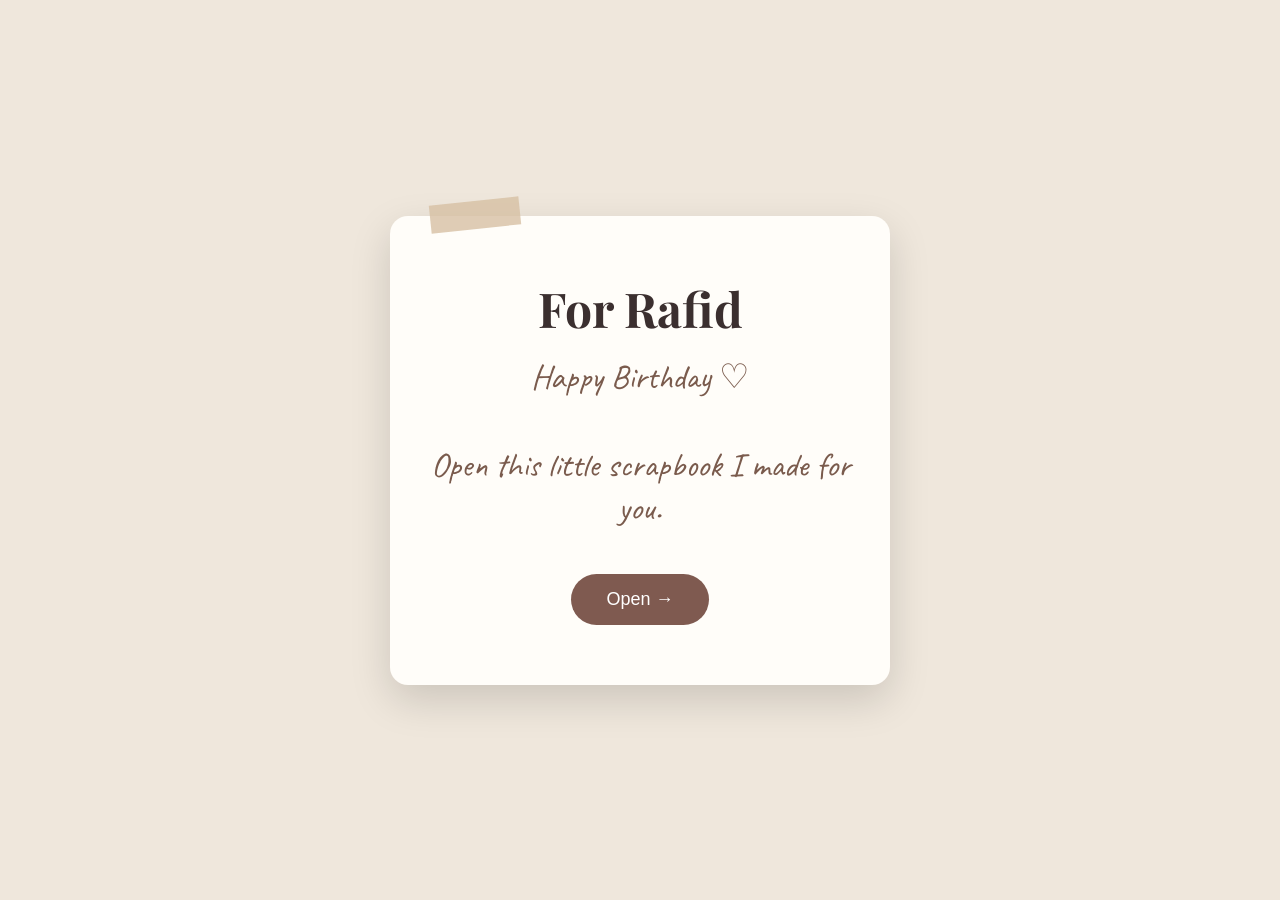
==== index.html @ 2317df51 "Update index.html" ====
<!DOCTYPE html>
<html lang="en">
<head>
  <meta charset="UTF-8">
  <meta name="viewport" content="width=device-width, initial-scale=1.0">
  <title>For Rafid ❤️</title>

  <link rel="preconnect" href="https://fonts.googleapis.com">
  <link rel="preconnect" href="https://fonts.gstatic.com" crossorigin>

  <link href="https://fonts.googleapis.com/css2?family=Caveat:wght@400;700&family=Poppins:wght@300;400;500&family=Playfair+Display:wght@600;700&display=swap" rel="stylesheet">

  <link rel="stylesheet" href="style.css">
</head>

<body>

<div class="cover">

<div class="tape tape-left"></div>
<div class="tape tape-right"></div>

<h1>For Rafid</h1>

<p class="subtitle">
    Happy Birthday ♡
</p>

<p class="small">
    Open this little scrapbook I made for you.
</p>

<button id="startBtn">
    Open →
</button>

</div>

<script src="script.js"></script>

</body>
</html>
---- style.css ----
*{
margin:0;
padding:0;
box-sizing:border-box;
}

body{
background:#efe7dc;
font-family:Poppins,sans-serif;
display:flex;
justify-content:center;
align-items:center;
height:100vh;
overflow:hidden;
}

.cover{
background:#fffdf9;
width:85%;
max-width:500px;
padding:60px 40px;
border-radius:18px;
box-shadow:0 15px 40px rgba(0,0,0,.15);
text-align:center;
position:relative;
}

.cover::before{
content:"";
position:absolute;
top:-15px;
left:40px;
width:90px;
height:28px;
background:#d8c1a4;
transform:rotate(-6deg);
opacity:.8;
}

h1{
font-family:"Playfair Display",serif;
font-size:48px;
margin-bottom:15px;
color:#3b2f2f;
}

p{
font-family:Caveat,cursive;
font-size:34px;
margin-bottom:45px;
color:#7a5b4d;
}

button{
padding:15px 35px;
border:none;
border-radius:50px;
background:#7f5a50;
color:white;
font-size:18px;
cursor:pointer;
transition:.3s;
}

button:hover{
transform:scale(1.05);
background:#69473f;
}
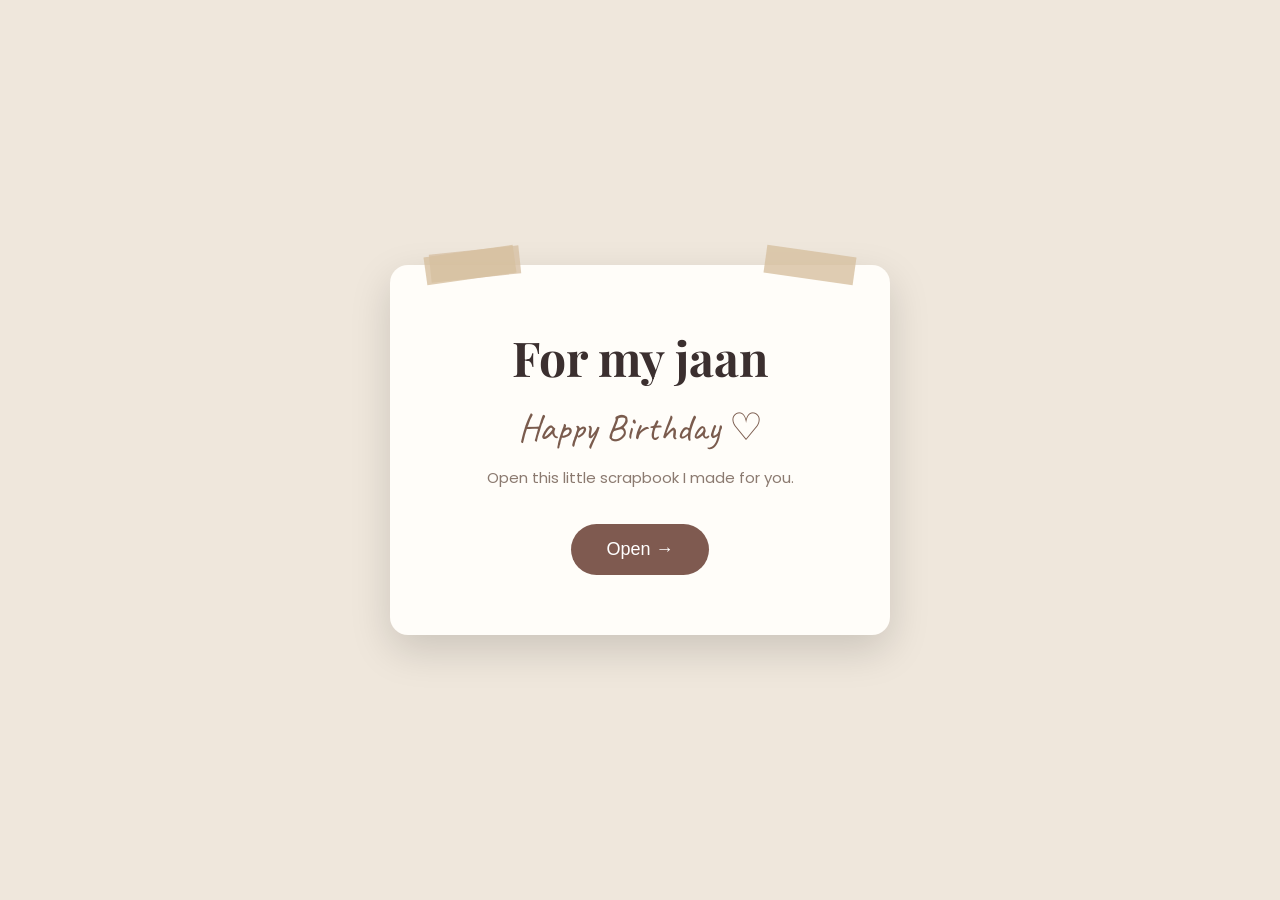
==== commit 8e74fc7d: "Update index.html" ====
--- a/index.html
+++ b/index.html
@@ -3,7 +3,7 @@
 <head>
   <meta charset="UTF-8">
   <meta name="viewport" content="width=device-width, initial-scale=1.0">
-  <title>For Rafid ❤️</title>
+  <title>For my jaan ❤️</title>
 
   <link rel="preconnect" href="https://fonts.googleapis.com">
   <link rel="preconnect" href="https://fonts.gstatic.com" crossorigin>
@@ -20,7 +20,7 @@
 <div class="tape tape-left"></div>
 <div class="tape tape-right"></div>
 
-<h1>For Rafid</h1>
+<h1>For my jaan</h1>
 
 <p class="subtitle">
     Happy Birthday ♡
--- a/style.css
+++ b/style.css
@@ -66,3 +66,67 @@
 transform:scale(1.05);
 background:#69473f;
 }
+.subtitle{
+font-size:38px;
+margin-bottom:15px;
+}
+
+.small{
+font-family:Poppins,sans-serif;
+font-size:15px;
+color:#8b7a70;
+margin-bottom:35px;
+}
+
+.tape{
+position:absolute;
+width:90px;
+height:28px;
+background:#d7c1a0;
+opacity:.8;
+}
+
+.tape-left{
+top:-14px;
+left:35px;
+transform:rotate(-8deg);
+}
+
+.tape-right{
+top:-14px;
+right:35px;
+transform:rotate(8deg);
+}
+.cover {
+  transition: all 0.5s ease;
+}
+
+.hide {
+  opacity: 0;
+  transform: translateY(25px);
+}
+.scrapbook {
+  display: grid;
+  grid-template-columns: repeat(2, 1fr);
+  gap: 15px;
+  margin-top: 20px;
+}
+
+.card {
+  background: #fff;
+  padding: 10px;
+  border-radius: 12px;
+  box-shadow: 0 8px 20px rgba(0,0,0,0.1);
+  transform: rotate(-1deg);
+}
+
+.card img {
+  width: 100%;
+  border-radius: 10px;
+}
+
+.card p {
+  font-size: 14px;
+  font-family: Poppins, sans-serif;
+  margin-top: 8px;
+}
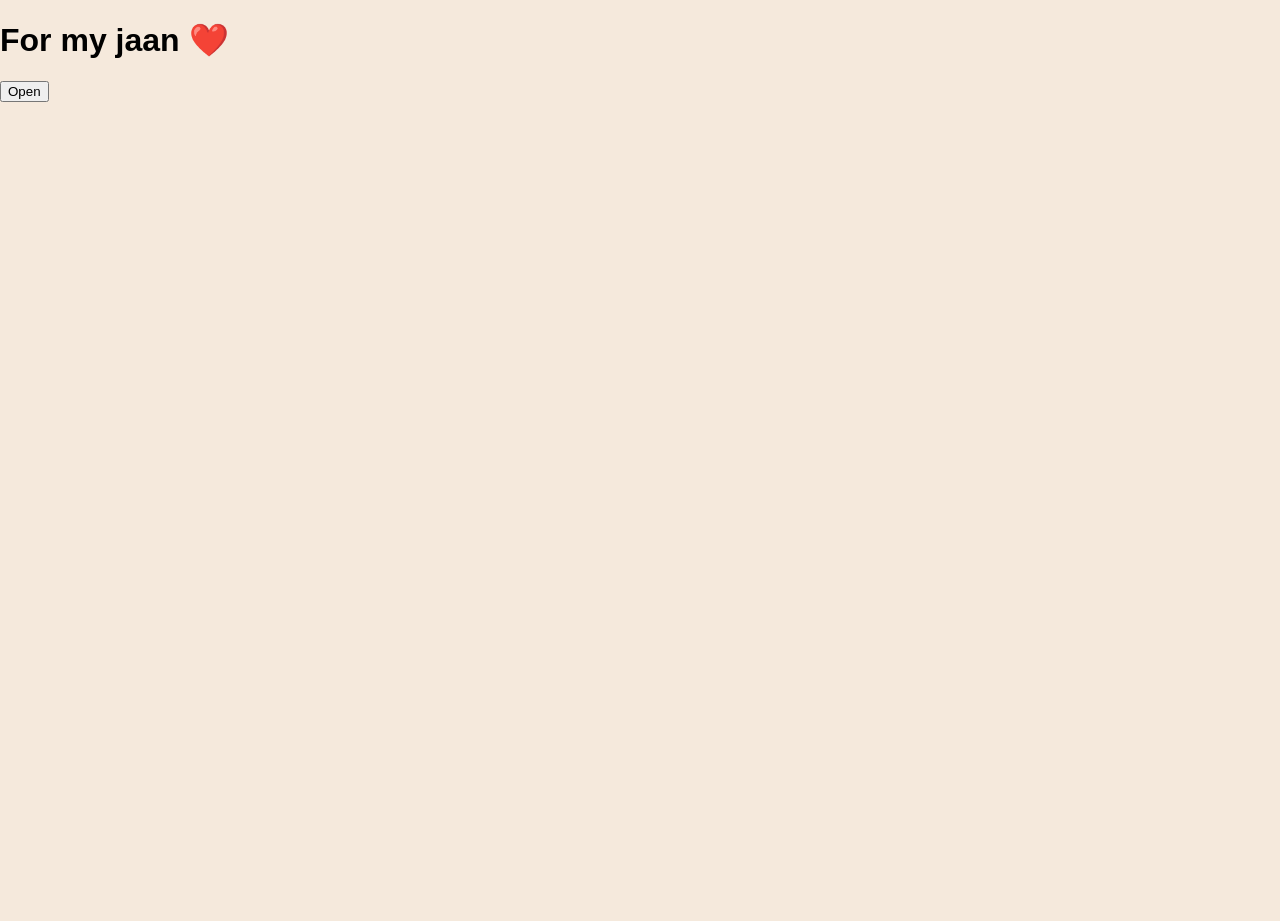
==== commit 1a9d038f: "Update index.html" ====
--- a/index.html
+++ b/index.html
@@ -1,42 +1,26 @@
 <!DOCTYPE html>
 <html lang="en">
 <head>
-  <meta charset="UTF-8">
-  <meta name="viewport" content="width=device-width, initial-scale=1.0">
+  <meta charset="UTF-8" />
+  <meta name="viewport" content="width=device-width, initial-scale=1.0"/>
   <title>For my jaan ❤️</title>
 
-  <link rel="preconnect" href="https://fonts.googleapis.com">
-  <link rel="preconnect" href="https://fonts.gstatic.com" crossorigin>
-
-  <link href="https://fonts.googleapis.com/css2?family=Caveat:wght@400;700&family=Poppins:wght@300;400;500&family=Playfair+Display:wght@600;700&display=swap" rel="stylesheet">
-
-  <link rel="stylesheet" href="style.css">
+  <link rel="stylesheet" href="style.css"/>
 </head>
 
 <body>
 
+<!-- COVER PAGE -->
 <div class="cover">
-
-<div class="tape tape-left"></div>
-<div class="tape tape-right"></div>
-
-<h1>For my jaan</h1>
-
-<p class="subtitle">
-    Happy Birthday ♡
-</p>
-
-<p class="small">
-    Open this little scrapbook I made for you.
-</p>
-
-<button id="startBtn">
-    Open →
-</button>
-
+  <div class="card tape">
+    <h1>For my jaan ❤️</h1>
+    <button id="openBtn">Open</button>
+  </div>
 </div>
 
-<script src="script.js"></script>
+  <!-- CONTENT AREA -->
+  <div class="page hidden"></div>
 
+  <script src="script.js"></script>
 </body>
 </html>
--- a/style.css
+++ b/style.css
@@ -1,132 +1,31 @@
-*{
-margin:0;
-padding:0;
-box-sizing:border-box;
+body {
+  margin: 0;
+  font-family: Arial, sans-serif;
+  background: #f5e9dc;
+  height: 100vh;
+  overflow: hidden;
 }
 
-body{
-background:#efe7dc;
-font-family:Poppins,sans-serif;
-display:flex;
-justify-content:center;
-align-items:center;
-height:100vh;
-overflow:hidden;
+.screen {
+  height: 100vh;
+  display: flex;
+  justify-content: center;
+  align-items: center;
+  text-align: center;
+  padding: 30px;
+  box-sizing: border-box;
+  flex-direction: column;
+  cursor: pointer;
 }
 
-.cover{
-background:#fffdf9;
-width:85%;
-max-width:500px;
-padding:60px 40px;
-border-radius:18px;
-box-shadow:0 15px 40px rgba(0,0,0,.15);
-text-align:center;
-position:relative;
+#text {
+  font-size: 22px;
+  line-height: 1.6;
+  max-width: 600px;
 }
 
-.cover::before{
-content:"";
-position:absolute;
-top:-15px;
-left:40px;
-width:90px;
-height:28px;
-background:#d8c1a4;
-transform:rotate(-6deg);
-opacity:.8;
+#hint {
+  margin-top: 20px;
+  font-size: 12px;
+  opacity: 0.6;
 }
-
-h1{
-font-family:"Playfair Display",serif;
-font-size:48px;
-margin-bottom:15px;
-color:#3b2f2f;
-}
-
-p{
-font-family:Caveat,cursive;
-font-size:34px;
-margin-bottom:45px;
-color:#7a5b4d;
-}
-
-button{
-padding:15px 35px;
-border:none;
-border-radius:50px;
-background:#7f5a50;
-color:white;
-font-size:18px;
-cursor:pointer;
-transition:.3s;
-}
-
-button:hover{
-transform:scale(1.05);
-background:#69473f;
-}
-.subtitle{
-font-size:38px;
-margin-bottom:15px;
-}
-
-.small{
-font-family:Poppins,sans-serif;
-font-size:15px;
-color:#8b7a70;
-margin-bottom:35px;
-}
-
-.tape{
-position:absolute;
-width:90px;
-height:28px;
-background:#d7c1a0;
-opacity:.8;
-}
-
-.tape-left{
-top:-14px;
-left:35px;
-transform:rotate(-8deg);
-}
-
-.tape-right{
-top:-14px;
-right:35px;
-transform:rotate(8deg);
-}
-.cover {
-  transition: all 0.5s ease;
-}
-
-.hide {
-  opacity: 0;
-  transform: translateY(25px);
-}
-.scrapbook {
-  display: grid;
-  grid-template-columns: repeat(2, 1fr);
-  gap: 15px;
-  margin-top: 20px;
-}
-
-.card {
-  background: #fff;
-  padding: 10px;
-  border-radius: 12px;
-  box-shadow: 0 8px 20px rgba(0,0,0,0.1);
-  transform: rotate(-1deg);
-}
-
-.card img {
-  width: 100%;
-  border-radius: 10px;
-}
-
-.card p {
-  font-size: 14px;
-  font-family: Poppins, sans-serif;
-  margin-top: 8px;
-}
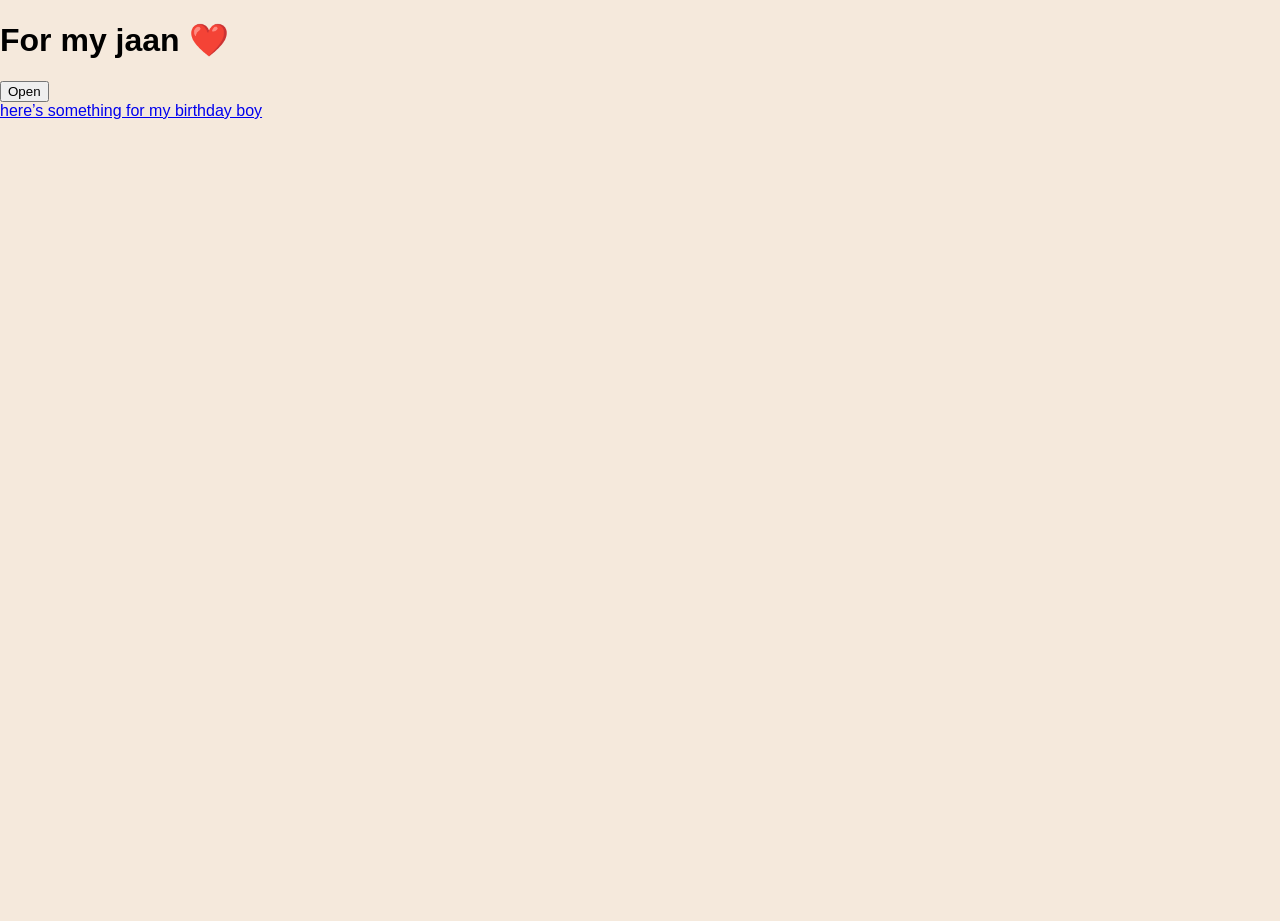
==== commit bb785272: "Update index.html" ====
--- a/index.html
+++ b/index.html
@@ -24,3 +24,8 @@
   <script src="script.js"></script>
 </body>
 </html>
+<div class="tab last-tab">
+  <a href="https://digibouquet.net/create-bouquet?b=[base64]" target="_blank">
+    here’s something for my birthday boy
+  </a>
+</div>
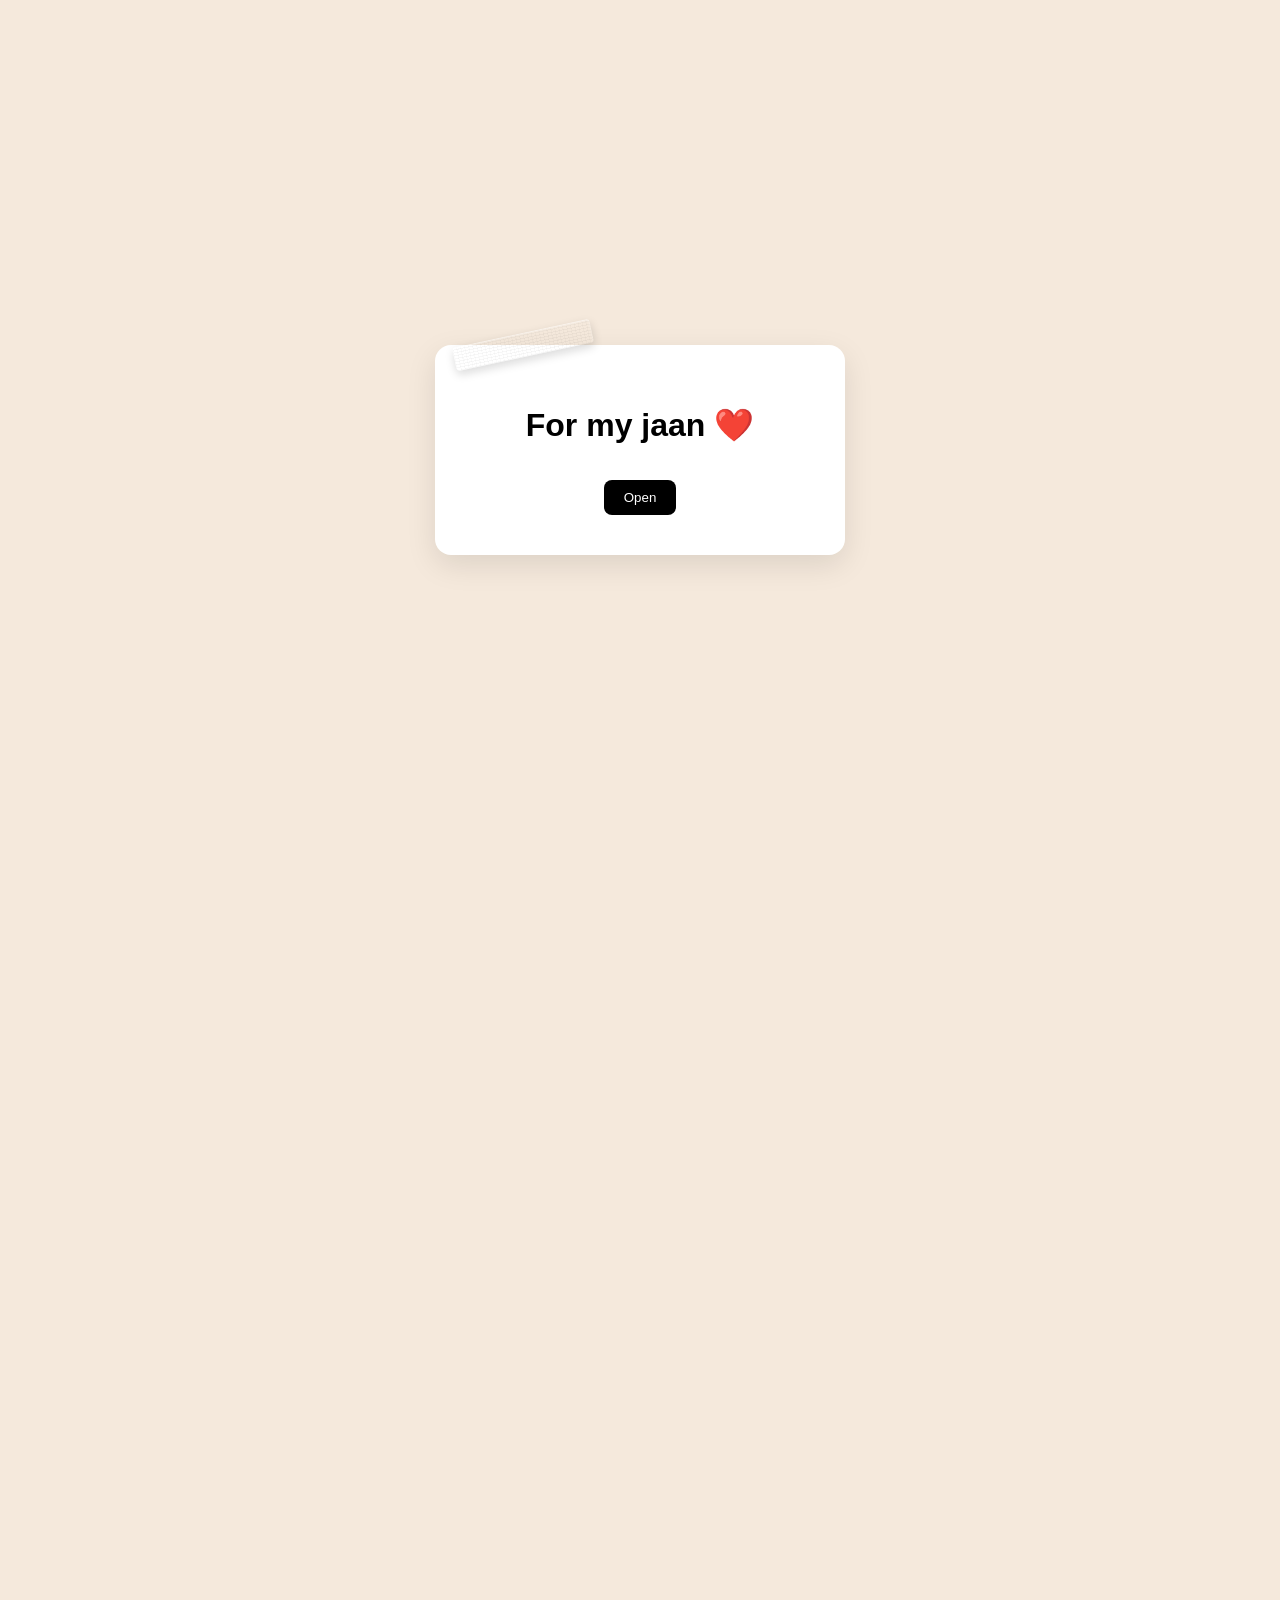
==== commit e8e58ba0: "Update index.html" ====
--- a/index.html
+++ b/index.html
@@ -10,22 +10,18 @@
 
 <body>
 
-<!-- COVER PAGE -->
-<div class="cover">
-  <div class="card tape">
-    <h1>For my jaan ❤️</h1>
-    <button id="openBtn">Open</button>
+  <!-- COVER PAGE -->
+  <div class="cover">
+    <div class="card tape">
+      <h1>For my jaan ❤️</h1>
+      <button id="openBtn">Open</button>
+    </div>
   </div>
-</div>
 
   <!-- CONTENT AREA -->
   <div class="page hidden"></div>
 
   <script src="script.js"></script>
+
 </body>
 </html>
-<div class="tab last-tab">
-  <a href="https://digibouquet.net/create-bouquet?b=[base64]" target="_blank">
-    here’s something for my birthday boy
-  </a>
-</div>
--- a/style.css
+++ b/style.css
@@ -2,30 +2,142 @@
   margin: 0;
   font-family: Arial, sans-serif;
   background: #f5e9dc;
-  height: 100vh;
   overflow: hidden;
 }
 
-.screen {
+/* COVER (white card) */
+.cover {
+  height: 100vh;
+  display: flex;
+  justify-content: center;
+  align-items: center;
+}
+
+.card {
+  background: white;
+  padding: 40px 30px;
+  border-radius: 16px;
+  text-align: center;
+  width: 80%;
+  max-width: 350px;
+  box-shadow: 0 10px 30px rgba(0,0,0,0.1);
+}
+
+button {
+  margin-top: 15px;
+  padding: 10px 20px;
+  border: none;
+  background: black;
+  color: white;
+  border-radius: 8px;
+  cursor: pointer;
+}
+
+/* PAGE AREA */
+.page {
   height: 100vh;
   display: flex;
   justify-content: center;
   align-items: center;
   text-align: center;
-  padding: 30px;
+  padding: 20px;
   box-sizing: border-box;
-  flex-direction: column;
-  cursor: pointer;
+  opacity: 1;
+  transition: opacity 0.4s ease;
 }
 
-#text {
-  font-size: 22px;
-  line-height: 1.6;
-  max-width: 600px;
+.fade {
+  opacity: 0;
 }
 
-#hint {
-  margin-top: 20px;
-  font-size: 12px;
-  opacity: 0.6;
+/* IMAGE FIX (no text, no weird spacing) */
+img {
+  width: 260px;
+  border-radius: 12px;
+  display: block;
+  margin: 0 auto 10px auto;
 }
+
+/* tape effect for first card */
+.tape {
+  position: relative;
+}
+
+/* shared tape style */
+.tape::before,
+.tape::after {
+  content: "";
+  position: absolute;
+  width: 70px;
+  height: 24px;
+
+  /* realistic masking tape base */
+  background: linear-gradient(
+    135deg,
+    rgba(255,255,255,0.85),
+    rgba(235,235,235,0.65),
+    rgba(255,255,255,0.75)
+  );
+
+  border-radius: 3px;
+
+  /* slight texture */
+  background-image:
+    repeating-linear-gradient(
+      0deg,
+      rgba(0,0,0,0.03) 0px,
+      rgba(0,0,0,0.03) 1px,
+      transparent 1px,
+      transparent 3px
+    ),
+    repeating-linear-gradient(
+      90deg,
+      rgba(0,0,0,0.02) 0px,
+      rgba(0,0,0,0.02) 1px,
+      transparent 1px,
+      transparent 4px
+    );
+
+  /* realism */
+  box-shadow:
+    0 4px 10px rgba(0,0,0,0.15),
+    inset 0 1px 2px rgba(255,255,255,0.7);
+  opacity: 0.95;
+}
+
+/* single top-left tape */
+.tape::before {
+  top: -12px;
+  left: 18px;
+  width: 140px;
+  transform: rotate(-12deg);
+}
+
+/* no top-right tape */
+.tape::after {
+  display: none;
+}
+
+/* Last tab */
+.last-tab {
+  display: flex;
+  flex-direction: column;
+  justify-content: center;
+  align-items: center;
+  gap: 18px;
+  text-align: center;
+}
+
+.last-tab p {
+  margin: 0;
+}
+
+.gift-link {
+  color: #7b5c4d;
+  text-decoration: underline;
+  font-size: 1rem;
+}
+
+.gift-link:hover {
+  opacity: 0.7;
+}
